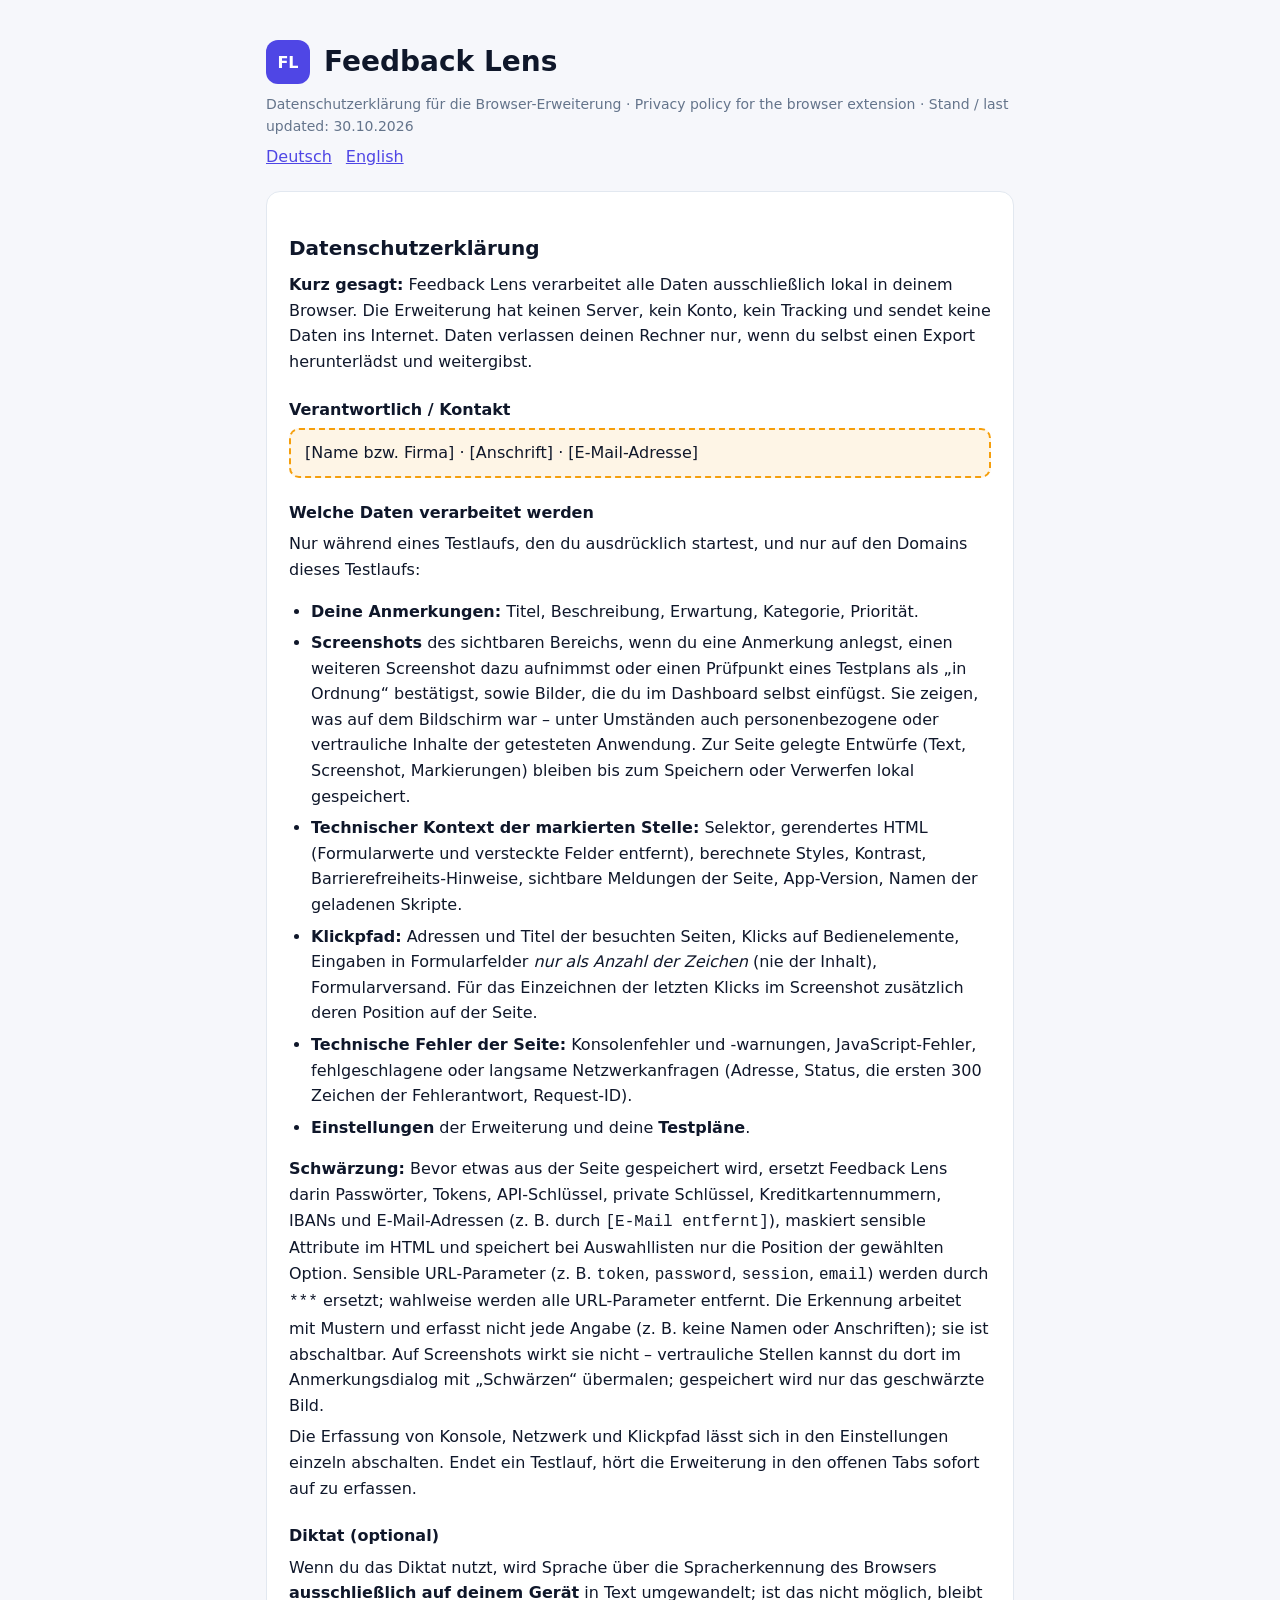
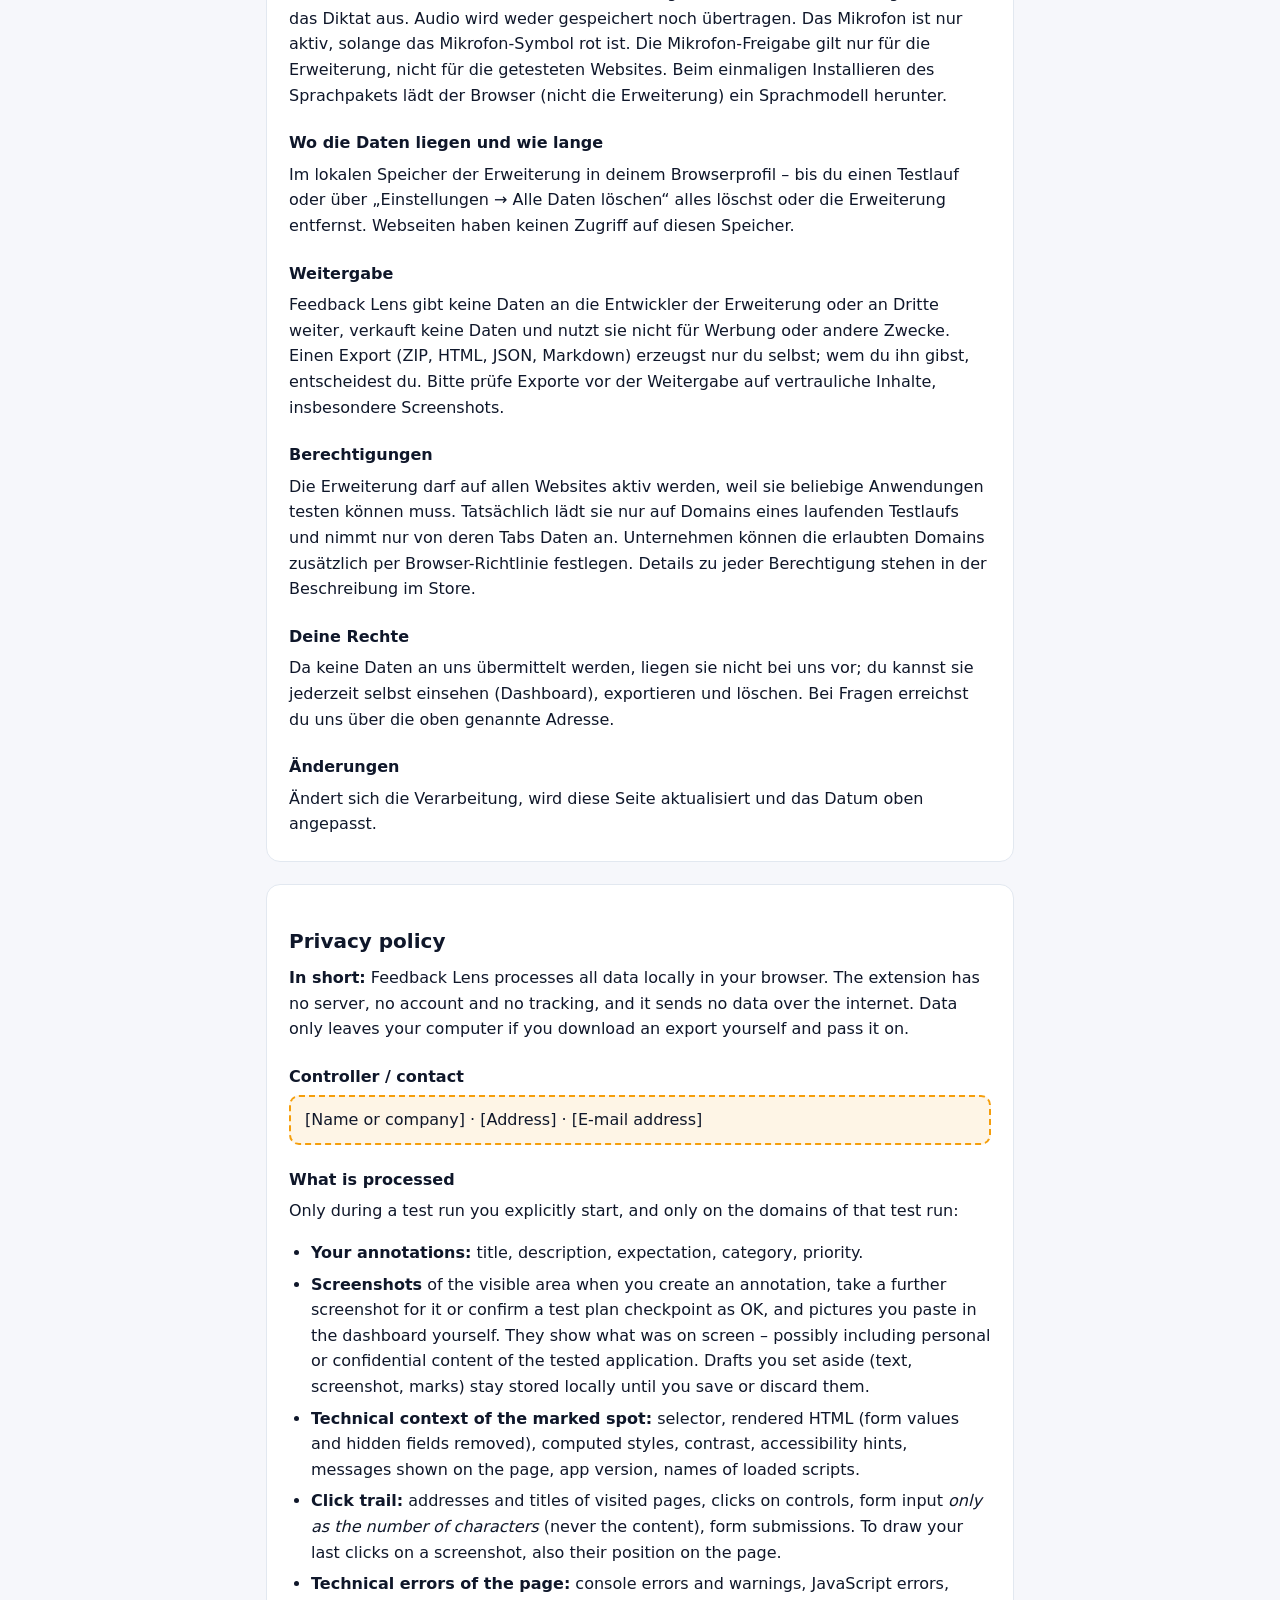
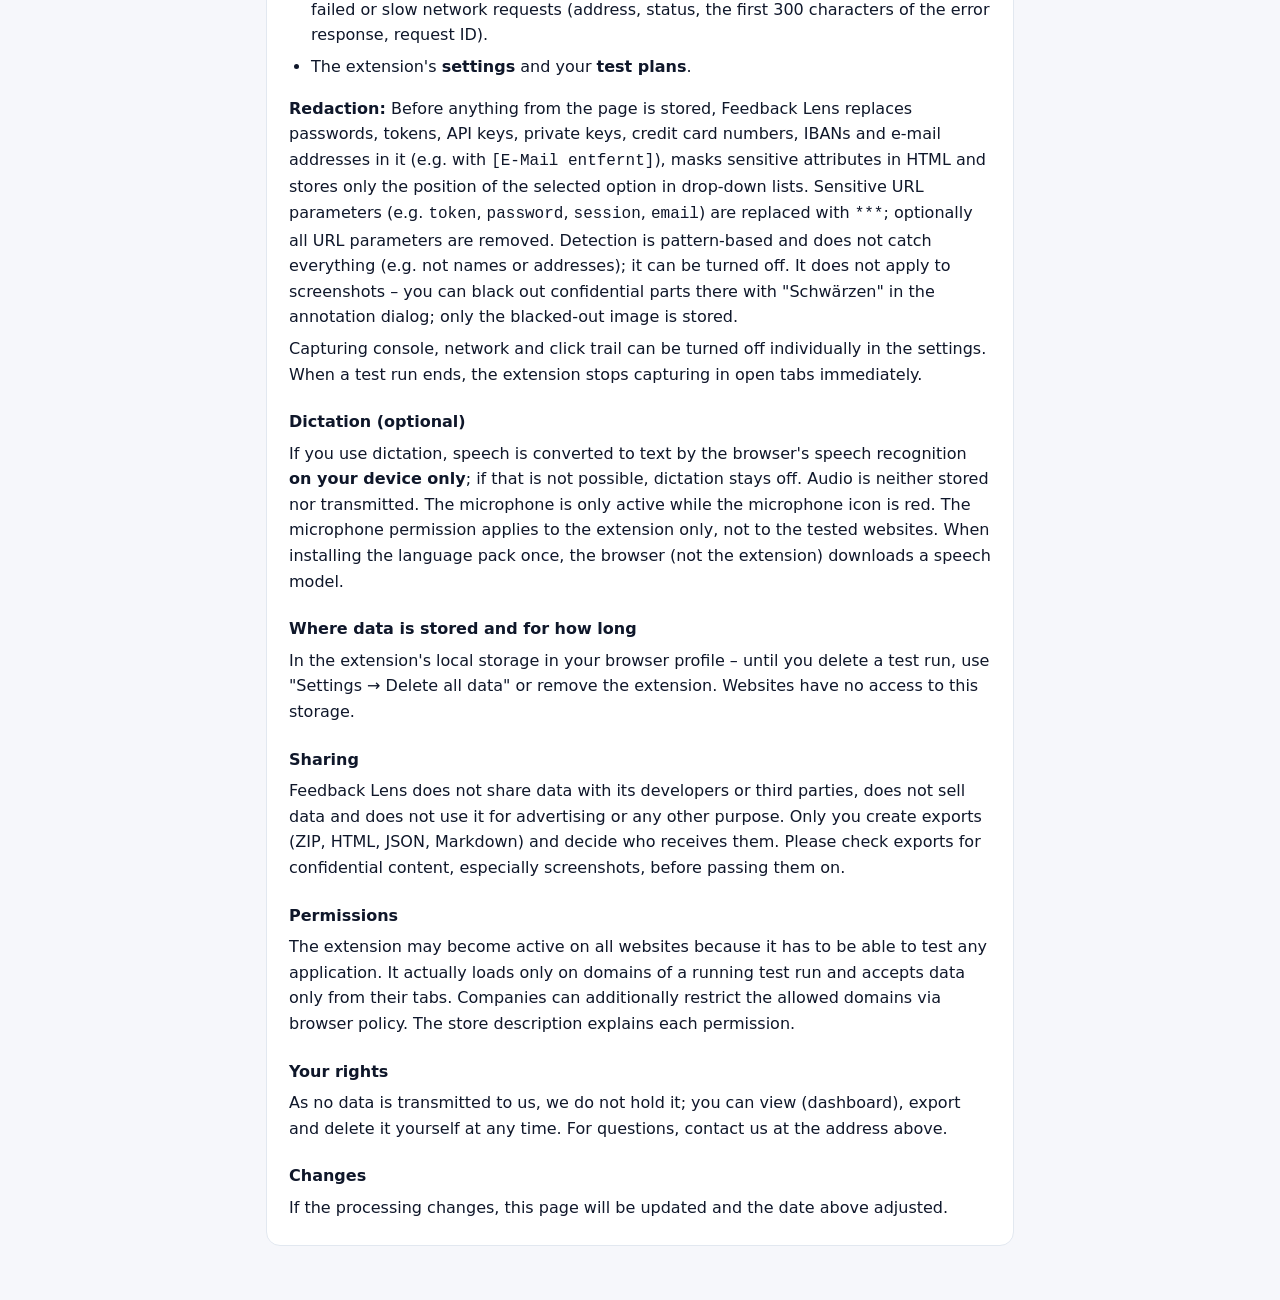
==== store/datenschutz.html @ c5a7a148 "Feedback Lens 1.12.0: Chrome-Erweiterung für Web-App-Tests Testende markieren Elemente, Bereiche ode" ====
<!doctype html>
<html lang="de">
<head>
  <meta charset="utf-8">
  <meta name="viewport" content="width=device-width, initial-scale=1">
  <title>Feedback Lens – Datenschutz / Privacy</title>
  <style>
    :root { color-scheme: light dark; --bg: #f6f7fb; --card: #fff; --text: #0f172a; --muted: #64748b; --border: #e2e8f0; --accent: #4f46e5; }
    @media (prefers-color-scheme: dark) { :root { --bg: #0b1020; --card: #121933; --text: #e2e8f0; --muted: #94a3b8; --border: #26304f; --accent: #818cf8; } }
    * { box-sizing: border-box; }
    body { margin: 0; background: var(--bg); color: var(--text); font: 16px/1.6 system-ui, -apple-system, "Segoe UI", Roboto, sans-serif; }
    main { max-width: 780px; margin: 0 auto; padding: 40px 16px 64px; }
    header { display: flex; align-items: center; gap: 14px; margin-bottom: 8px; }
    header .logo { width: 44px; height: 44px; border-radius: 12px; background: var(--accent); display: grid; place-items: center; color: #fff; font-weight: 800; }
    h1 { font-size: 28px; margin: 0; }
    h2 { font-size: 20px; margin: 34px 0 8px; }
    h3 { font-size: 16px; margin: 22px 0 6px; }
    p, li { margin: 6px 0; }
    ul { padding-left: 22px; }
    .card { background: var(--card); border: 1px solid var(--border); border-radius: 14px; padding: 6px 22px 18px; margin-top: 22px; }
    .meta { color: var(--muted); font-size: 14px; }
    .todo { border: 2px dashed #f59e0b; border-radius: 10px; padding: 10px 14px; background: color-mix(in srgb, #f59e0b 10%, transparent); }
    nav a { color: var(--accent); margin-right: 14px; }
  </style>
</head>
<body>
<main>
  <header><div class="logo" aria-hidden="true">FL</div><h1>Feedback Lens</h1></header>
  <p class="meta">Datenschutzerklärung für die Browser-Erweiterung · Privacy policy for the browser extension · Stand / last updated: 30.10.2026</p>
  <nav><a href="#de">Deutsch</a><a href="#en">English</a></nav>

  <section class="card" id="de" lang="de">
    <h2>Datenschutzerklärung</h2>
    <p><strong>Kurz gesagt:</strong> Feedback Lens verarbeitet alle Daten ausschließlich lokal in deinem Browser. Die Erweiterung hat keinen Server, kein Konto, kein Tracking und sendet keine Daten ins Internet. Daten verlassen deinen Rechner nur, wenn du selbst einen Export herunterlädst und weitergibst.</p>

    <h3>Verantwortlich / Kontakt</h3>
    <div class="todo">[Name bzw. Firma] · [Anschrift] · [E-Mail-Adresse]</div>

    <h3>Welche Daten verarbeitet werden</h3>
    <p>Nur während eines Testlaufs, den du ausdrücklich startest, und nur auf den Domains dieses Testlaufs:</p>
    <ul>
      <li><strong>Deine Anmerkungen:</strong> Titel, Beschreibung, Erwartung, Kategorie, Priorität.</li>
      <li><strong>Screenshots</strong> des sichtbaren Bereichs, wenn du eine Anmerkung anlegst, einen weiteren Screenshot dazu aufnimmst oder einen Prüfpunkt eines Testplans als „in Ordnung“ bestätigst, sowie Bilder, die du im Dashboard selbst einfügst. Sie zeigen, was auf dem Bildschirm war – unter Umständen auch personenbezogene oder vertrauliche Inhalte der getesteten Anwendung. Zur Seite gelegte Entwürfe (Text, Screenshot, Markierungen) bleiben bis zum Speichern oder Verwerfen lokal gespeichert.</li>
      <li><strong>Technischer Kontext der markierten Stelle:</strong> Selektor, gerendertes HTML (Formularwerte und versteckte Felder entfernt), berechnete Styles, Kontrast, Barrierefreiheits-Hinweise, sichtbare Meldungen der Seite, App-Version, Namen der geladenen Skripte.</li>
      <li><strong>Klickpfad:</strong> Adressen und Titel der besuchten Seiten, Klicks auf Bedienelemente, Eingaben in Formularfelder <em>nur als Anzahl der Zeichen</em> (nie der Inhalt), Formularversand. Für das Einzeichnen der letzten Klicks im Screenshot zusätzlich deren Position auf der Seite.</li>
      <li><strong>Technische Fehler der Seite:</strong> Konsolenfehler und -warnungen, JavaScript-Fehler, fehlgeschlagene oder langsame Netzwerkanfragen (Adresse, Status, die ersten 300 Zeichen der Fehlerantwort, Request-ID).</li>
      <li><strong>Einstellungen</strong> der Erweiterung und deine <strong>Testpläne</strong>.</li>
    </ul>
    <p><strong>Schwärzung:</strong> Bevor etwas aus der Seite gespeichert wird, ersetzt Feedback Lens darin Passwörter, Tokens, API-Schlüssel, private Schlüssel, Kreditkartennummern, IBANs und E-Mail-Adressen (z. B. durch <code>[E-Mail entfernt]</code>), maskiert sensible Attribute im HTML und speichert bei Auswahllisten nur die Position der gewählten Option. Sensible URL-Parameter (z. B. <code>token</code>, <code>password</code>, <code>session</code>, <code>email</code>) werden durch <code>***</code> ersetzt; wahlweise werden alle URL-Parameter entfernt. Die Erkennung arbeitet mit Mustern und erfasst nicht jede Angabe (z. B. keine Namen oder Anschriften); sie ist abschaltbar. Auf Screenshots wirkt sie nicht – vertrauliche Stellen kannst du dort im Anmerkungsdialog mit „Schwärzen“ übermalen; gespeichert wird nur das geschwärzte Bild.</p>
    <p>Die Erfassung von Konsole, Netzwerk und Klickpfad lässt sich in den Einstellungen einzeln abschalten. Endet ein Testlauf, hört die Erweiterung in den offenen Tabs sofort auf zu erfassen.</p>

    <h3>Diktat (optional)</h3>
    <p>Wenn du das Diktat nutzt, wird Sprache über die Spracherkennung des Browsers <strong>ausschließlich auf deinem Gerät</strong> in Text umgewandelt; ist das nicht möglich, bleibt das Diktat aus. Audio wird weder gespeichert noch übertragen. Das Mikrofon ist nur aktiv, solange das Mikrofon-Symbol rot ist. Die Mikrofon-Freigabe gilt nur für die Erweiterung, nicht für die getesteten Websites. Beim einmaligen Installieren des Sprachpakets lädt der Browser (nicht die Erweiterung) ein Sprachmodell herunter.</p>

    <h3>Wo die Daten liegen und wie lange</h3>
    <p>Im lokalen Speicher der Erweiterung in deinem Browserprofil – bis du einen Testlauf oder über „Einstellungen → Alle Daten löschen“ alles löschst oder die Erweiterung entfernst. Webseiten haben keinen Zugriff auf diesen Speicher.</p>

    <h3>Weitergabe</h3>
    <p>Feedback Lens gibt keine Daten an die Entwickler der Erweiterung oder an Dritte weiter, verkauft keine Daten und nutzt sie nicht für Werbung oder andere Zwecke. Einen Export (ZIP, HTML, JSON, Markdown) erzeugst nur du selbst; wem du ihn gibst, entscheidest du. Bitte prüfe Exporte vor der Weitergabe auf vertrauliche Inhalte, insbesondere Screenshots.</p>

    <h3>Berechtigungen</h3>
    <p>Die Erweiterung darf auf allen Websites aktiv werden, weil sie beliebige Anwendungen testen können muss. Tatsächlich lädt sie nur auf Domains eines laufenden Testlaufs und nimmt nur von deren Tabs Daten an. Unternehmen können die erlaubten Domains zusätzlich per Browser-Richtlinie festlegen. Details zu jeder Berechtigung stehen in der Beschreibung im Store.</p>

    <h3>Deine Rechte</h3>
    <p>Da keine Daten an uns übermittelt werden, liegen sie nicht bei uns vor; du kannst sie jederzeit selbst einsehen (Dashboard), exportieren und löschen. Bei Fragen erreichst du uns über die oben genannte Adresse.</p>

    <h3>Änderungen</h3>
    <p>Ändert sich die Verarbeitung, wird diese Seite aktualisiert und das Datum oben angepasst.</p>
  </section>

  <section class="card" id="en" lang="en">
    <h2>Privacy policy</h2>
    <p><strong>In short:</strong> Feedback Lens processes all data locally in your browser. The extension has no server, no account and no tracking, and it sends no data over the internet. Data only leaves your computer if you download an export yourself and pass it on.</p>

    <h3>Controller / contact</h3>
    <div class="todo">[Name or company] · [Address] · [E-mail address]</div>

    <h3>What is processed</h3>
    <p>Only during a test run you explicitly start, and only on the domains of that test run:</p>
    <ul>
      <li><strong>Your annotations:</strong> title, description, expectation, category, priority.</li>
      <li><strong>Screenshots</strong> of the visible area when you create an annotation, take a further screenshot for it or confirm a test plan checkpoint as OK, and pictures you paste in the dashboard yourself. They show what was on screen – possibly including personal or confidential content of the tested application. Drafts you set aside (text, screenshot, marks) stay stored locally until you save or discard them.</li>
      <li><strong>Technical context of the marked spot:</strong> selector, rendered HTML (form values and hidden fields removed), computed styles, contrast, accessibility hints, messages shown on the page, app version, names of loaded scripts.</li>
      <li><strong>Click trail:</strong> addresses and titles of visited pages, clicks on controls, form input <em>only as the number of characters</em> (never the content), form submissions. To draw your last clicks on a screenshot, also their position on the page.</li>
      <li><strong>Technical errors of the page:</strong> console errors and warnings, JavaScript errors, failed or slow network requests (address, status, the first 300 characters of the error response, request ID).</li>
      <li>The extension's <strong>settings</strong> and your <strong>test plans</strong>.</li>
    </ul>
    <p><strong>Redaction:</strong> Before anything from the page is stored, Feedback Lens replaces passwords, tokens, API keys, private keys, credit card numbers, IBANs and e-mail addresses in it (e.g. with <code>[E-Mail entfernt]</code>), masks sensitive attributes in HTML and stores only the position of the selected option in drop-down lists. Sensitive URL parameters (e.g. <code>token</code>, <code>password</code>, <code>session</code>, <code>email</code>) are replaced with <code>***</code>; optionally all URL parameters are removed. Detection is pattern-based and does not catch everything (e.g. not names or addresses); it can be turned off. It does not apply to screenshots – you can black out confidential parts there with "Schwärzen" in the annotation dialog; only the blacked-out image is stored.</p>
    <p>Capturing console, network and click trail can be turned off individually in the settings. When a test run ends, the extension stops capturing in open tabs immediately.</p>

    <h3>Dictation (optional)</h3>
    <p>If you use dictation, speech is converted to text by the browser's speech recognition <strong>on your device only</strong>; if that is not possible, dictation stays off. Audio is neither stored nor transmitted. The microphone is only active while the microphone icon is red. The microphone permission applies to the extension only, not to the tested websites. When installing the language pack once, the browser (not the extension) downloads a speech model.</p>

    <h3>Where data is stored and for how long</h3>
    <p>In the extension's local storage in your browser profile – until you delete a test run, use "Settings → Delete all data" or remove the extension. Websites have no access to this storage.</p>

    <h3>Sharing</h3>
    <p>Feedback Lens does not share data with its developers or third parties, does not sell data and does not use it for advertising or any other purpose. Only you create exports (ZIP, HTML, JSON, Markdown) and decide who receives them. Please check exports for confidential content, especially screenshots, before passing them on.</p>

    <h3>Permissions</h3>
    <p>The extension may become active on all websites because it has to be able to test any application. It actually loads only on domains of a running test run and accepts data only from their tabs. Companies can additionally restrict the allowed domains via browser policy. The store description explains each permission.</p>

    <h3>Your rights</h3>
    <p>As no data is transmitted to us, we do not hold it; you can view (dashboard), export and delete it yourself at any time. For questions, contact us at the address above.</p>

    <h3>Changes</h3>
    <p>If the processing changes, this page will be updated and the date above adjusted.</p>
  </section>
</main>
</body>
</html>
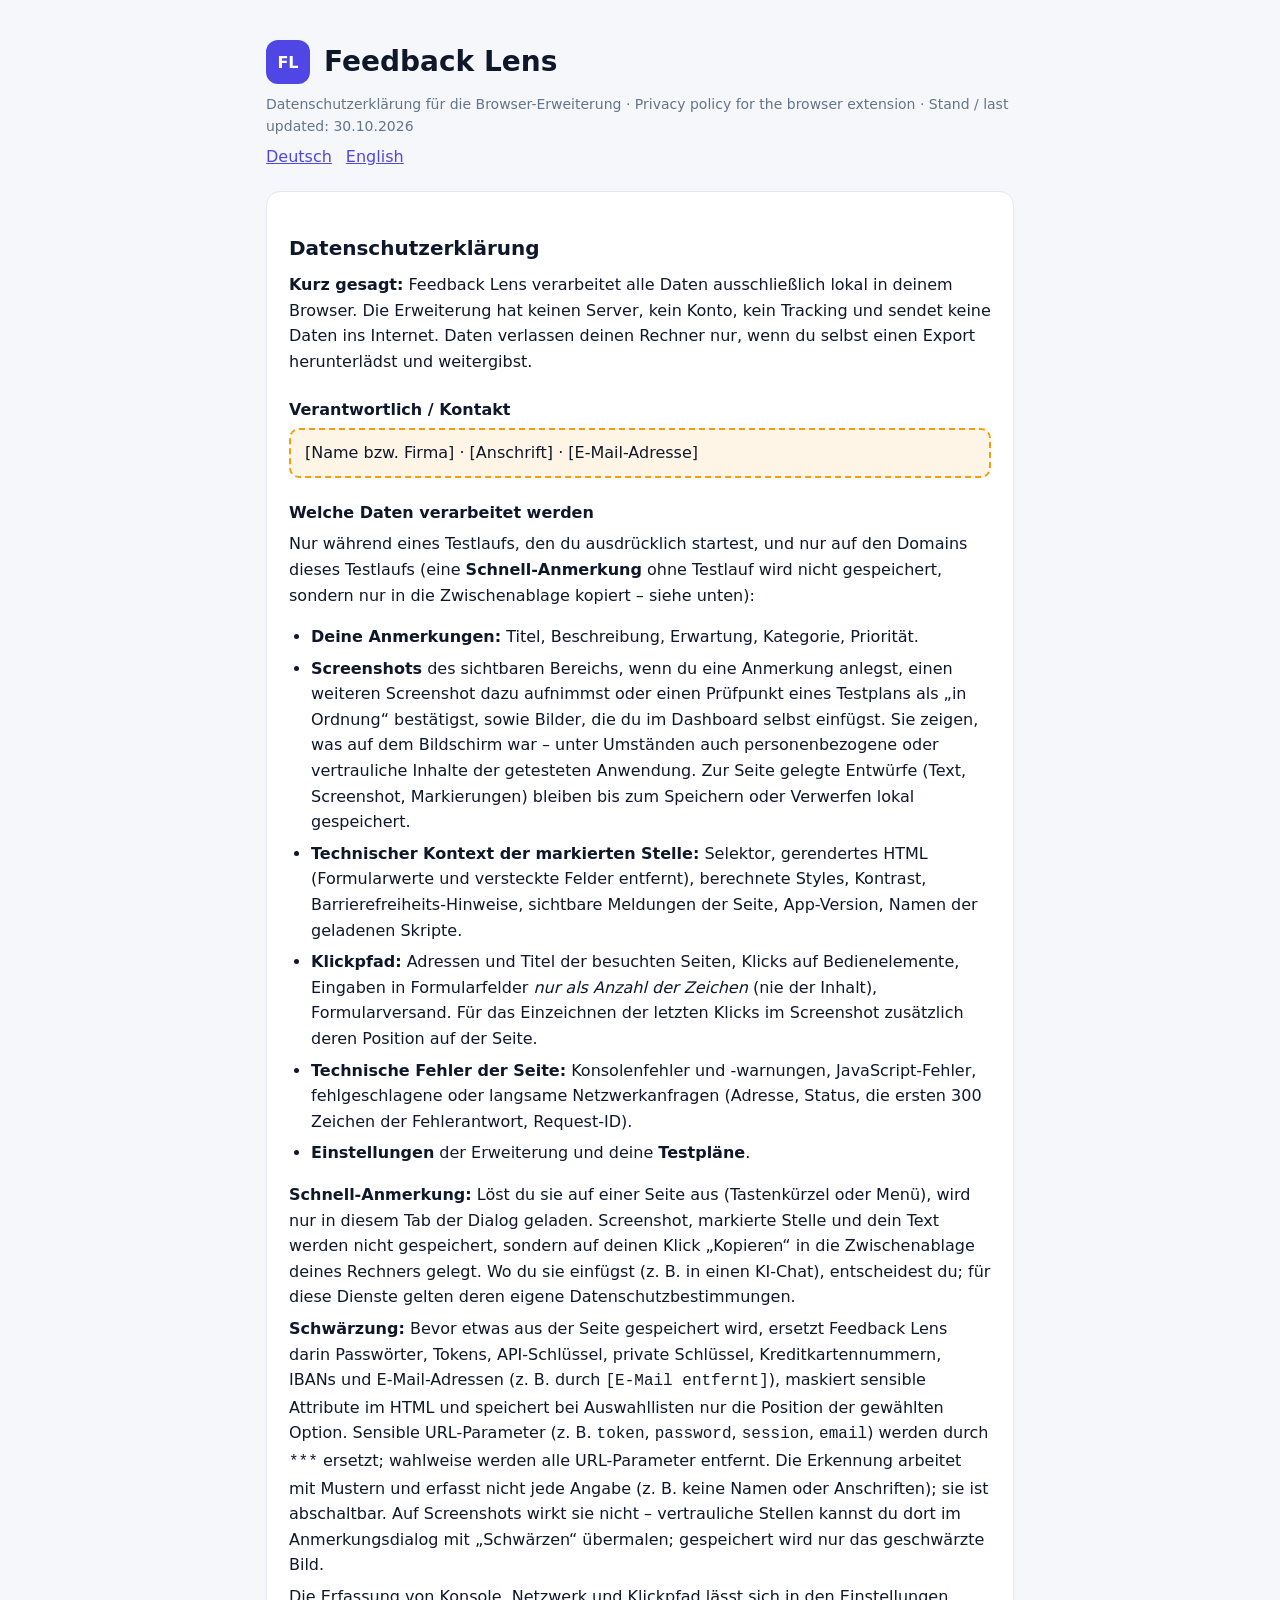
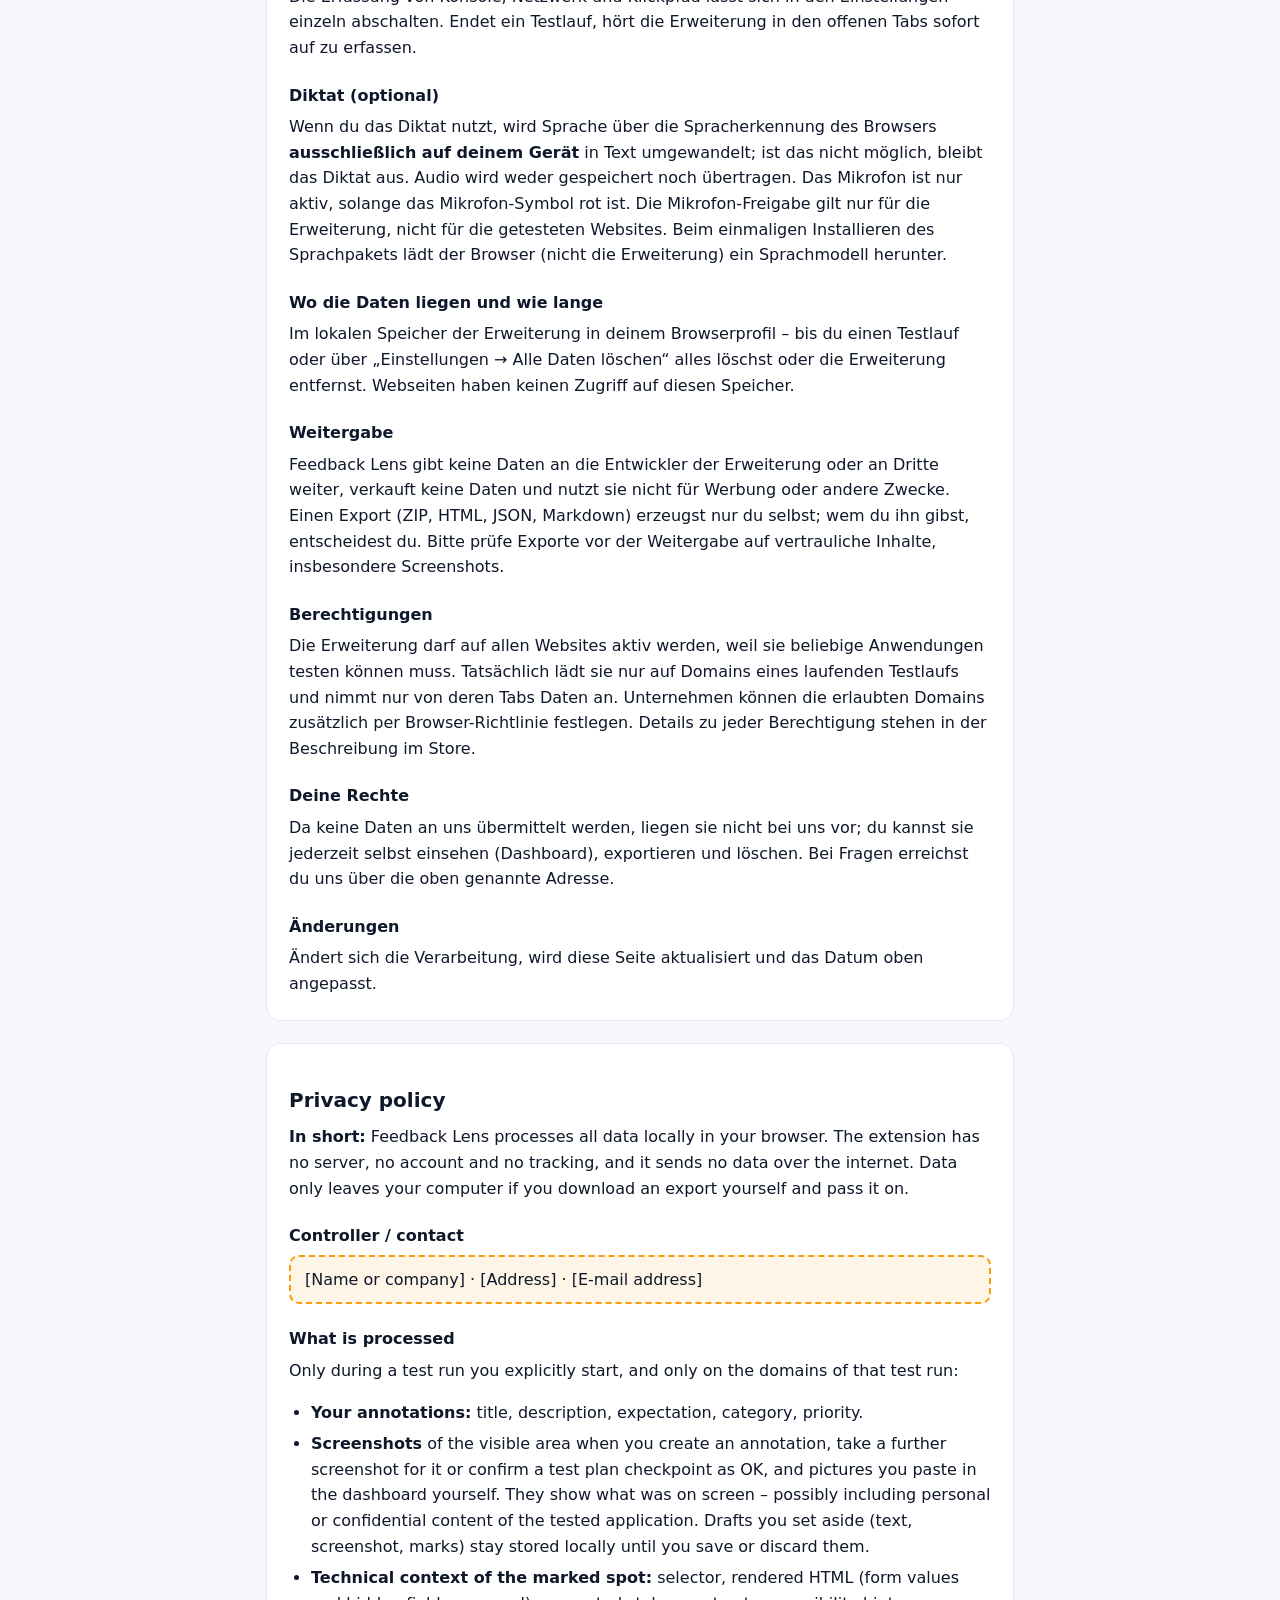
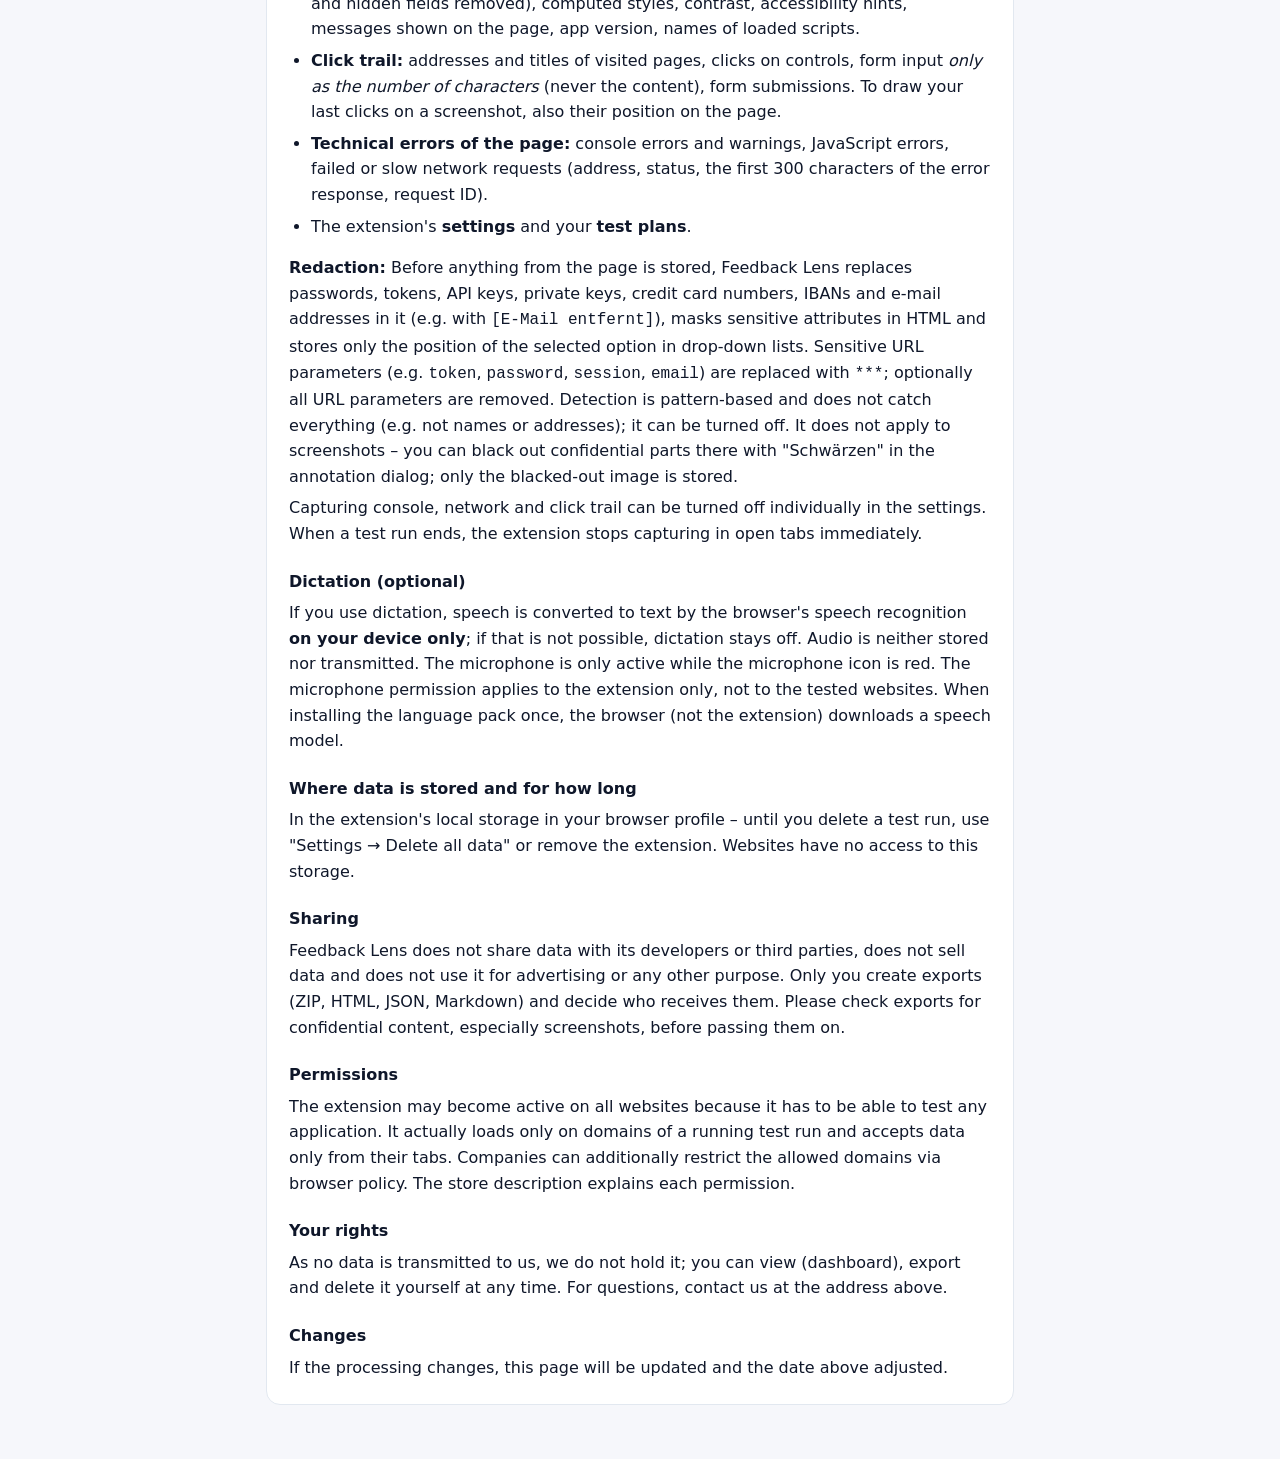
==== commit a2c4e5b7: "Feedback Lens 1.13.0: Schnell-Anmerkung in die Zwischenablage Ohne Testlauf auf jeder Seite: per Tas" ====
--- a/store/datenschutz.html
+++ b/store/datenschutz.html
@@ -37,7 +37,7 @@
     <div class="todo">[Name bzw. Firma] · [Anschrift] · [E-Mail-Adresse]</div>
 
     <h3>Welche Daten verarbeitet werden</h3>
-    <p>Nur während eines Testlaufs, den du ausdrücklich startest, und nur auf den Domains dieses Testlaufs:</p>
+    <p>Nur während eines Testlaufs, den du ausdrücklich startest, und nur auf den Domains dieses Testlaufs (eine <strong>Schnell-Anmerkung</strong> ohne Testlauf wird nicht gespeichert, sondern nur in die Zwischenablage kopiert – siehe unten):</p>
     <ul>
       <li><strong>Deine Anmerkungen:</strong> Titel, Beschreibung, Erwartung, Kategorie, Priorität.</li>
       <li><strong>Screenshots</strong> des sichtbaren Bereichs, wenn du eine Anmerkung anlegst, einen weiteren Screenshot dazu aufnimmst oder einen Prüfpunkt eines Testplans als „in Ordnung“ bestätigst, sowie Bilder, die du im Dashboard selbst einfügst. Sie zeigen, was auf dem Bildschirm war – unter Umständen auch personenbezogene oder vertrauliche Inhalte der getesteten Anwendung. Zur Seite gelegte Entwürfe (Text, Screenshot, Markierungen) bleiben bis zum Speichern oder Verwerfen lokal gespeichert.</li>
@@ -46,6 +46,7 @@
       <li><strong>Technische Fehler der Seite:</strong> Konsolenfehler und -warnungen, JavaScript-Fehler, fehlgeschlagene oder langsame Netzwerkanfragen (Adresse, Status, die ersten 300 Zeichen der Fehlerantwort, Request-ID).</li>
       <li><strong>Einstellungen</strong> der Erweiterung und deine <strong>Testpläne</strong>.</li>
     </ul>
+    <p><strong>Schnell-Anmerkung:</strong> Löst du sie auf einer Seite aus (Tastenkürzel oder Menü), wird nur in diesem Tab der Dialog geladen. Screenshot, markierte Stelle und dein Text werden nicht gespeichert, sondern auf deinen Klick „Kopieren“ in die Zwischenablage deines Rechners gelegt. Wo du sie einfügst (z. B. in einen KI-Chat), entscheidest du; für diese Dienste gelten deren eigene Datenschutzbestimmungen.</p>
     <p><strong>Schwärzung:</strong> Bevor etwas aus der Seite gespeichert wird, ersetzt Feedback Lens darin Passwörter, Tokens, API-Schlüssel, private Schlüssel, Kreditkartennummern, IBANs und E-Mail-Adressen (z. B. durch <code>[E-Mail entfernt]</code>), maskiert sensible Attribute im HTML und speichert bei Auswahllisten nur die Position der gewählten Option. Sensible URL-Parameter (z. B. <code>token</code>, <code>password</code>, <code>session</code>, <code>email</code>) werden durch <code>***</code> ersetzt; wahlweise werden alle URL-Parameter entfernt. Die Erkennung arbeitet mit Mustern und erfasst nicht jede Angabe (z. B. keine Namen oder Anschriften); sie ist abschaltbar. Auf Screenshots wirkt sie nicht – vertrauliche Stellen kannst du dort im Anmerkungsdialog mit „Schwärzen“ übermalen; gespeichert wird nur das geschwärzte Bild.</p>
     <p>Die Erfassung von Konsole, Netzwerk und Klickpfad lässt sich in den Einstellungen einzeln abschalten. Endet ein Testlauf, hört die Erweiterung in den offenen Tabs sofort auf zu erfassen.</p>
 
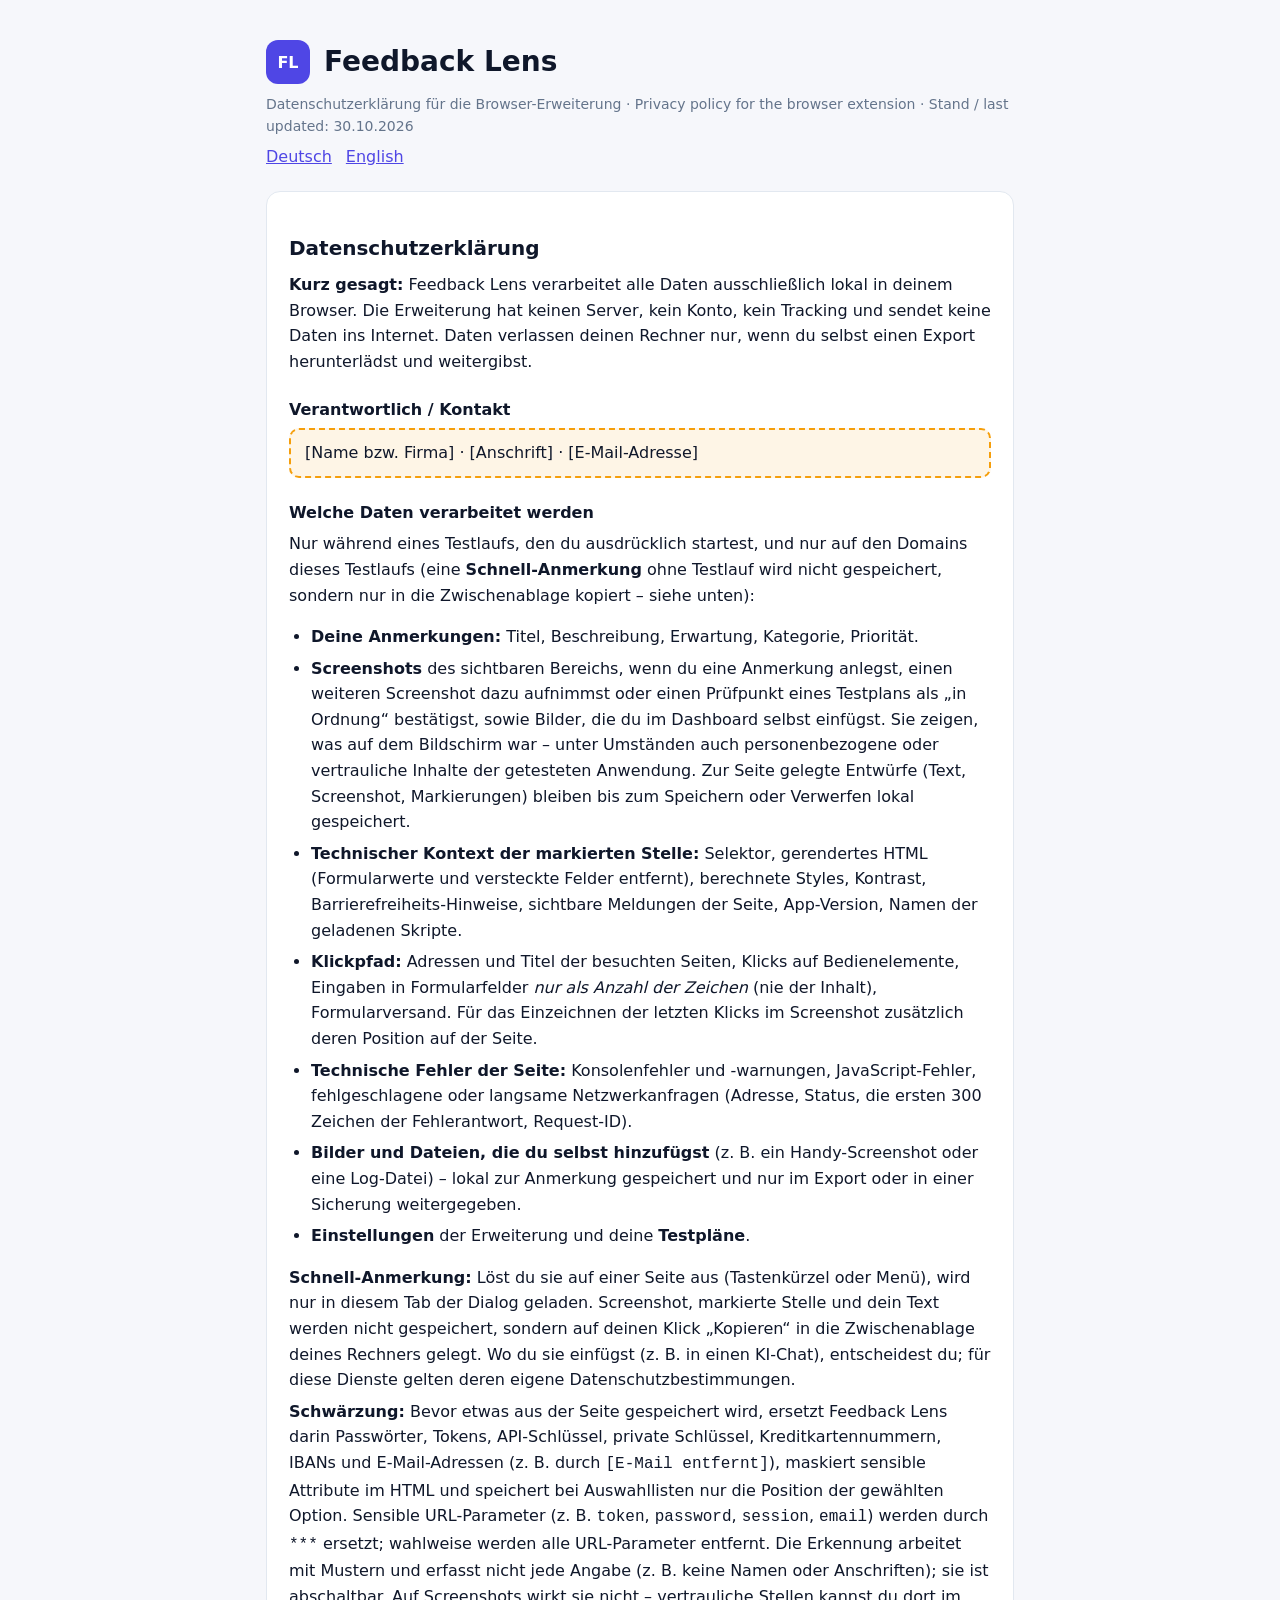
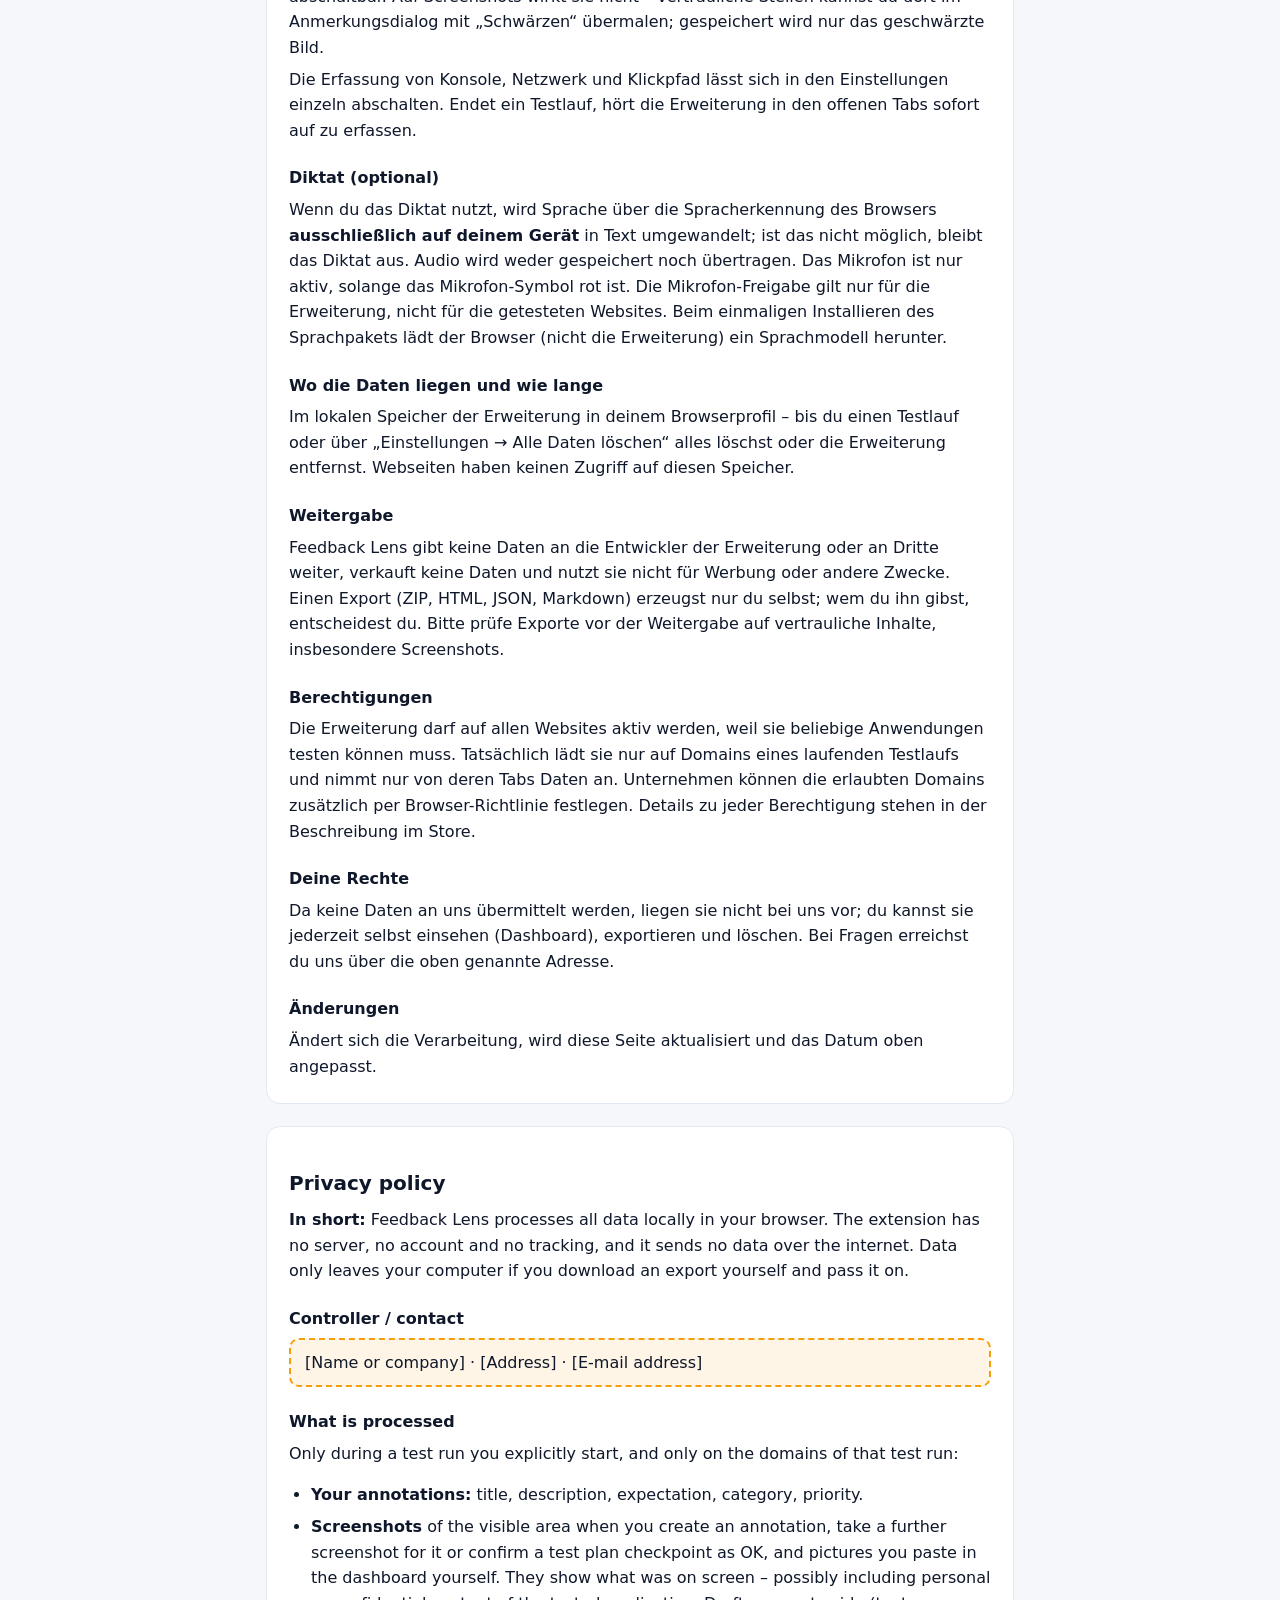
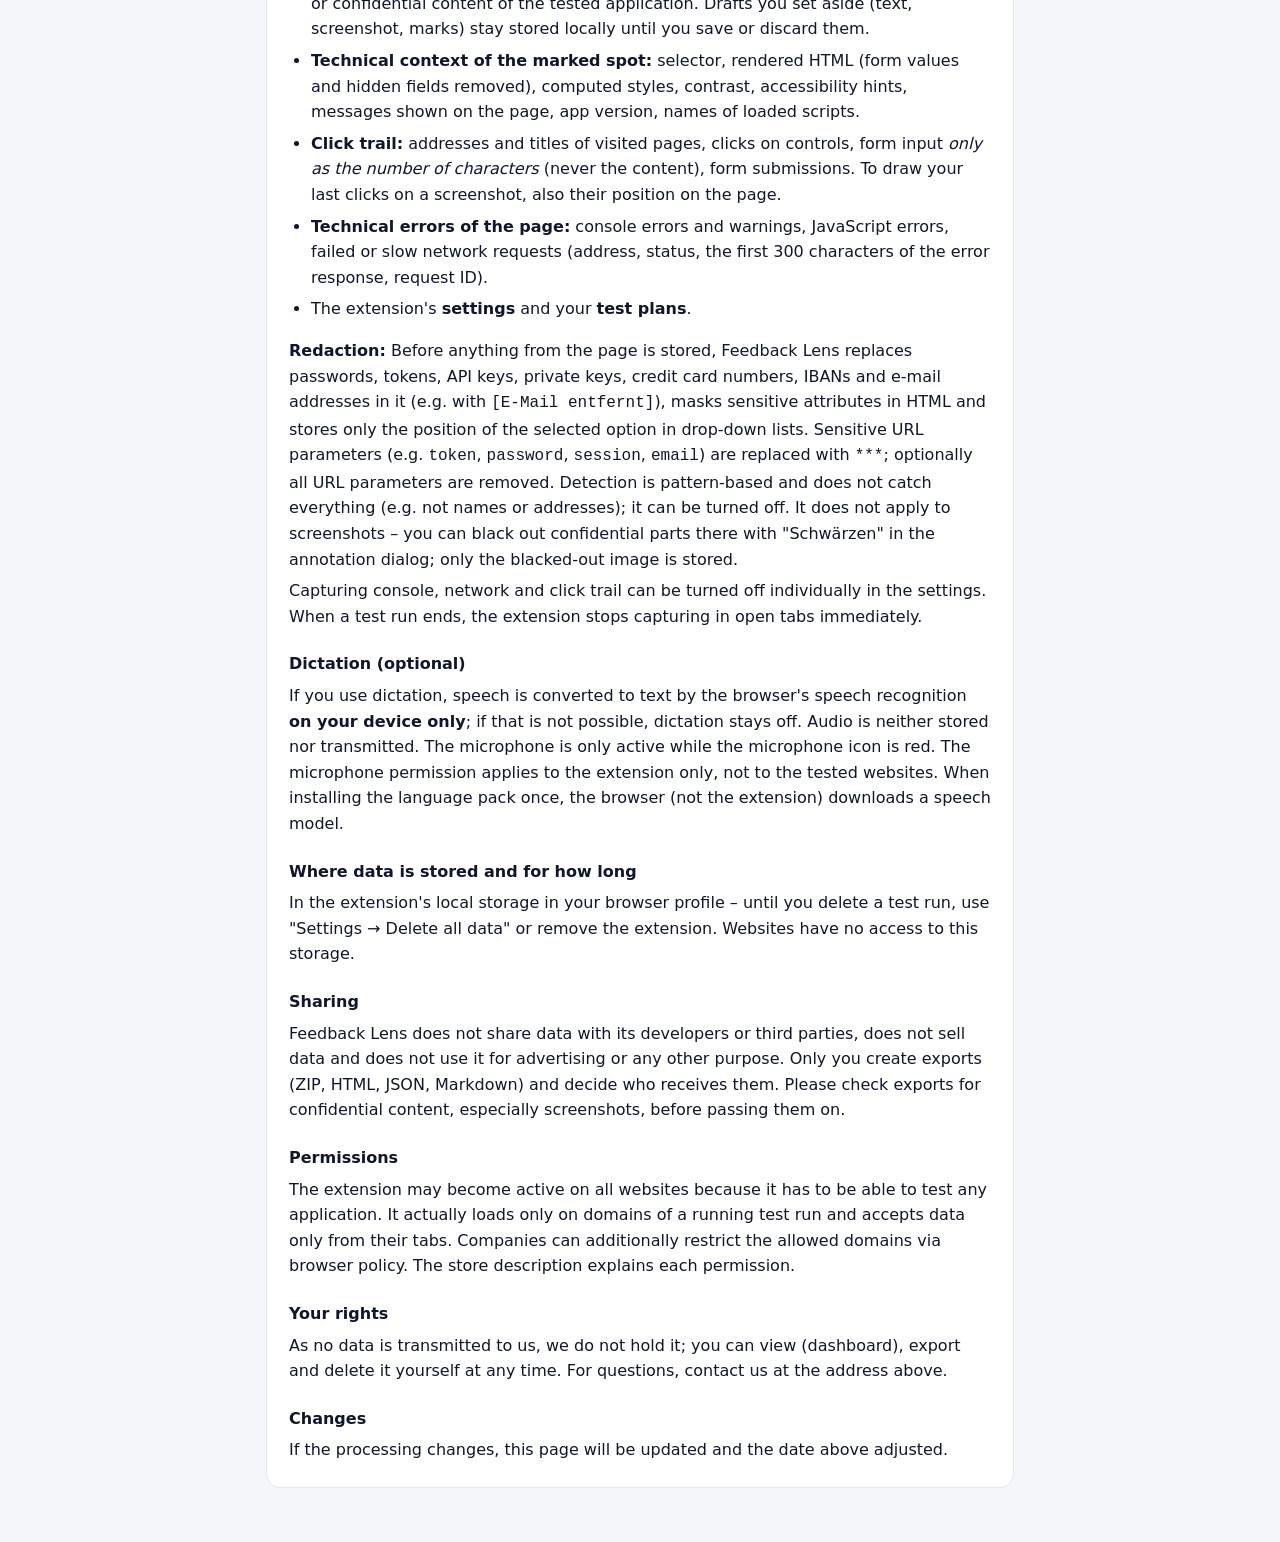
==== commit 78e5231c: "Feedback Lens 1.15.0: Notiz ohne Screenshot, Bilder und Dateien vom Rechner - „＋“ in der Leiste (und" ====
--- a/store/datenschutz.html
+++ b/store/datenschutz.html
@@ -44,6 +44,7 @@
       <li><strong>Technischer Kontext der markierten Stelle:</strong> Selektor, gerendertes HTML (Formularwerte und versteckte Felder entfernt), berechnete Styles, Kontrast, Barrierefreiheits-Hinweise, sichtbare Meldungen der Seite, App-Version, Namen der geladenen Skripte.</li>
       <li><strong>Klickpfad:</strong> Adressen und Titel der besuchten Seiten, Klicks auf Bedienelemente, Eingaben in Formularfelder <em>nur als Anzahl der Zeichen</em> (nie der Inhalt), Formularversand. Für das Einzeichnen der letzten Klicks im Screenshot zusätzlich deren Position auf der Seite.</li>
       <li><strong>Technische Fehler der Seite:</strong> Konsolenfehler und -warnungen, JavaScript-Fehler, fehlgeschlagene oder langsame Netzwerkanfragen (Adresse, Status, die ersten 300 Zeichen der Fehlerantwort, Request-ID).</li>
+      <li><strong>Bilder und Dateien, die du selbst hinzufügst</strong> (z. B. ein Handy-Screenshot oder eine Log-Datei) – lokal zur Anmerkung gespeichert und nur im Export oder in einer Sicherung weitergegeben.</li>
       <li><strong>Einstellungen</strong> der Erweiterung und deine <strong>Testpläne</strong>.</li>
     </ul>
     <p><strong>Schnell-Anmerkung:</strong> Löst du sie auf einer Seite aus (Tastenkürzel oder Menü), wird nur in diesem Tab der Dialog geladen. Screenshot, markierte Stelle und dein Text werden nicht gespeichert, sondern auf deinen Klick „Kopieren“ in die Zwischenablage deines Rechners gelegt. Wo du sie einfügst (z. B. in einen KI-Chat), entscheidest du; für diese Dienste gelten deren eigene Datenschutzbestimmungen.</p>
